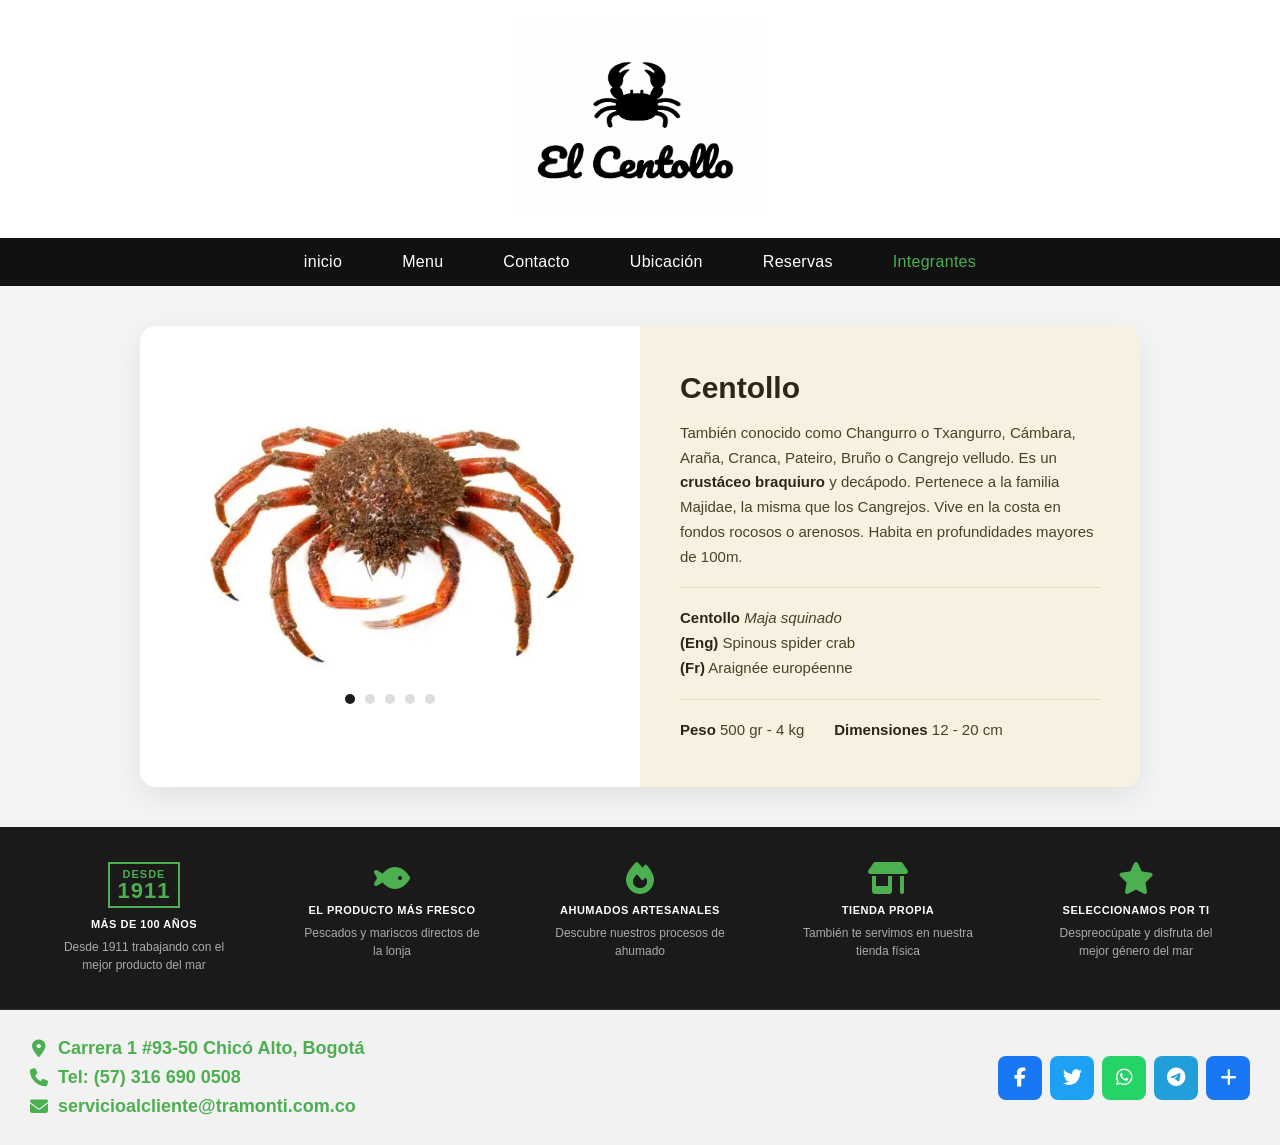
==== index.html @ 12e76684 "Add files via upload" ====
<!DOCTYPE html>
<html lang="es">
<head>
    <meta charset="UTF-8">
    <title>El Centollo</title>
    <link rel="stylesheet" href="https://cdnjs.cloudflare.com/ajax/libs/font-awesome/6.5.1/css/all.min.css">
    <link rel="stylesheet" href="styl.css">
</head>
<body>

    <header>
       <img src="img/logo.png" width="20%" >
        
    </header>

    <nav>
        <ul>
             <li><a href="index.html">inicio</a></li>
            <li><a href="menu.html">Menu</a></li>
            <li><a href="contacto.html">Contacto</a></li>
            <li><a href="ubicacion.html">Ubicación</a></li>
            <li><a href="reservas.html">Reservas</a></li>
            <li><a href="integrantes.html" style="color:#4caf50;">Integrantes</a></li>
        </ul>
    </nav>

    <div class="contenedor">

        <div class="slider">
            <div class="slider-img-wrap">
                <img id="imagen" src="img/centollo.jpg" alt="Centollo">
            </div>
            <div class="dots" id="dots"></div>
        </div>

        <div class="info">
            <h2 id="titulo">Centollo</h2>
            <p id="descripcion">
                También conocido como Changurro o Txangurro, Cámbara, Araña, Cranca, Pateiro, Bruño o Cangrejo velludo. Es un <strong>crustáceo braquiuro</strong> y decápodo. Pertenece a la familia Majidae, la misma que los Cangrejos. Vive en la costa en fondos rocosos o arenosos. Habita en profundidades mayores de 100m.
            </p>

            <hr>

            <p><strong id="nombreComun">Centollo</strong> <em id="nombreCientifico">Maja squinado</em></p>
            <p><strong>(Eng)</strong> <span id="nombreEng">Spinous spider crab</span></p>
            <p><strong>(Fr)</strong> <span id="nombreFr">Araignée européenne</span></p>

            <hr>

            <p class="fila-datos">
                <span><strong>Peso</strong> <span id="peso">500 gr - 4 kg</span></span>
                <span><strong>Dimensiones</strong> <span id="dimensiones">12 - 20 cm</span></span>
            </p>
        </div>

    </div>
<script>
const datos = [
{
    imagen:"img/centolio.jpg",
    titulo:"Centollo",
    descripcion:"También conocido como Changurro o Txangurro, Cámbara, Araña, Cranca, Pateiro, Bruño o Cangrejo velludo. Es un <strong>crustáceo braquiuro</strong> y decápodo. Pertenece a la familia Majidae, la misma que los Cangrejos. Vive en la costa en fondos rocosos o arenosos. Habita en profundidades mayores de 100m.",
    nombreComun:"Centollo",
    nombreCientifico:"Maja squinado",
    nombreEng:"Spinous spider crab",
    nombreFr:"Araignée européenne",
    peso:"500 gr - 4 kg",
    dimensiones:"12 - 20 cm"
},
{
    imagen:"img/langosta.jpg",
    titulo:"Langosta",
    descripcion:"También conocida como Langosta europea o Langosta roja. Es un <strong>crustáceo decápodo</strong> sin pinzas delanteras, reconocible por sus largas antenas y su caparazón espinoso. Pertenece a la familia Palinuridae. Vive en fondos rocosos de aguas templadas, escondida en cuevas y grietas.",
    nombreComun:"Langosta",
    nombreCientifico:"Palinurus elephas",
    nombreEng:"European spiny lobster",
    nombreFr:"Langouste rouge",
    peso:"1 - 6 kg",
    dimensiones:"20 - 60 cm"
},
{
    imagen:"img/camaron.jpg",
    titulo:"Camarón",
    descripcion:"También conocido como Gamba o Quisquilla. Es un <strong>crustáceo decápodo</strong> de cuerpo alargado y caparazón delgado y translúcido. Vive en ríos, estuarios y fondos marinos de poca profundidad. Es uno de los mariscos más consumidos del mundo por su versatilidad en la cocina.",
    nombreComun:"Camarón",
    nombreCientifico:"Litopenaeus vannamei",
    nombreEng:"Whiteleg shrimp",
    nombreFr:"Crevette blanche",
    peso:"10 - 50 gr",
    dimensiones:"5 - 20 cm"
},
{
    imagen:"img/pulpo.jpg",
    titulo:"Pulpo",
    descripcion:"También conocido como Pulpo común o Pulpo de roca. Es un <strong>molusco cefalópodo</strong> sin esqueleto interno, dotado de ocho tentáculos cubiertos de ventosas que utiliza para desplazarse, camuflarse y capturar alimento. Habita en fondos rocosos y arenosos de aguas costeras.",
    nombreComun:"Pulpo",
    nombreCientifico:"Octopus vulgaris",
    nombreEng:"Common octopus",
    nombreFr:"Poulpe commun",
    peso:"1 - 15 kg",
    dimensiones:"30 - 100 cm"
},
{
    imagen:"img/cangrejo.jpg",
    titulo:"Cangrejo Real",
    descripcion:"También conocido como King Crab o Cangrejo real rojo. Es un <strong>crustáceo decápodo</strong> de gran tamaño, con caparazón cubierto de espinas y patas extremadamente largas. Habita en aguas frías del norte del océano Pacífico, a gran profundidad.",
    nombreComun:"Cangrejo Real",
    nombreCientifico:"Paralithodes camtschaticus",
    nombreEng:"Red king crab",
    nombreFr:"Crabe royal",
    peso:"2 - 10 kg",
    dimensiones:"hasta 1,5 m"
}
];

let indice = 0;
let temporizador;

const elImagen = document.getElementById("imagen");
const elTitulo = document.getElementById("titulo");
const elDescripcion = document.getElementById("descripcion");
const elNombreComun = document.getElementById("nombreComun");
const elNombreCientifico = document.getElementById("nombreCientifico");
const elNombreEng = document.getElementById("nombreEng");
const elNombreFr = document.getElementById("nombreFr");
const elPeso = document.getElementById("peso");
const elDimensiones = document.getElementById("dimensiones");
const contenedorDots = document.getElementById("dots");

datos.forEach((item, i) => {
    const dot = document.createElement("button");
    dot.classList.add("dot");
    dot.setAttribute("aria-label", item.titulo);
    if(i === 0) dot.classList.add("active");
    dot.addEventListener("click", () => {
        mostrar(i);
        reiniciarAutoplay();
    });
    contenedorDots.appendChild(dot);
});

function mostrar(i){
    indice = i;
    const item = datos[indice];

    elImagen.style.opacity = 0;

    setTimeout(() => {
        elImagen.src = item.imagen;
        elImagen.alt = item.titulo;
        elTitulo.textContent = item.titulo;
        elDescripcion.innerHTML = item.descripcion;
        elNombreComun.textContent = item.nombreComun;
        elNombreCientifico.textContent = item.nombreCientifico;
        elNombreEng.textContent = item.nombreEng;
        elNombreFr.textContent = item.nombreFr;
        elPeso.textContent = item.peso;
        elDimensiones.textContent = item.dimensiones;
        elImagen.style.opacity = 1;
    }, 150);

    document.querySelectorAll(".dot").forEach((d, di) => {
        d.classList.toggle("active", di === indice);
    });
}

function siguiente(){
    let nuevo = indice + 1;
    if(nuevo >= datos.length) nuevo = 0;
    mostrar(nuevo);
}

function reiniciarAutoplay(){
    clearInterval(temporizador);
    temporizador = setInterval(siguiente, 4000);
}

reiniciarAutoplay();
</script>
    </main>
    
 
    <!-- FOOTER -->
    <footer class="main-footer">
        <div class="footer-features">
            <div class="feature-item">
                <div class="icon-placeholder">DESDE <span>1911</span></div>
                <h3>MÁS DE 100 AÑOS</h3>
                <p>Desde 1911 trabajando con el mejor producto del mar</p>
            </div>
            <div class="feature-item">
                <i class="fa-solid fa-fish feature-icon"></i>
                <h3>EL PRODUCTO MÁS FRESCO</h3>
                <p>Pescados y mariscos directos de la lonja</p>
            </div>
            <div class="feature-item">
                <i class="fa-solid fa-fire feature-icon"></i>
                <h3>AHUMADOS ARTESANALES</h3>
                <p>Descubre nuestros procesos de ahumado</p>
            </div>
            <div class="feature-item">
                <i class="fa-solid fa-shop feature-icon"></i>
                <h3>TIENDA PROPIA</h3>
                <p>También te servimos en nuestra tienda física</p>
            </div>
            <div class="feature-item">
                <i class="fa-solid fa-star feature-icon"></i>
                <h3>SELECCIONAMOS POR TI</h3>
                <p>Despreocúpate y disfruta del mejor género del mar</p>
            </div>
        </div>
        <div class="footer-info">
            <div class="contact-details">
                <p><i class="fa-solid fa-location-dot"></i> Carrera 1 #93-50 Chicó Alto, Bogotá</p>
                <p><i class="fa-solid fa-phone"></i> Tel: (57) 316 690 0508</p>
                <p><i class="fa-solid fa-envelope"></i> servicioalcliente@tramonti.com.co</p>
            </div>
            <div class="social-share">
                <a href="#" class="social-btn facebook"><i class="fa-brands fa-facebook-f"></i></a>
                <a href="#" class="social-btn twitter"><i class="fa-brands fa-twitter"></i></a>
                <a href="#" class="social-btn whatsapp"><i class="fa-brands fa-whatsapp"></i></a>
                <a href="#" class="social-btn telegram"><i class="fa-brands fa-telegram"></i></a>
                <a href="#" class="social-btn plus"><i class="fa-solid fa-plus"></i></a>
            </div>
        </div>
    </footer>

    <!-- MODAL INTEGRANTES -->
    <div class="modal-overlay" id="modalIntegrantes">
        <div class="modal-box">
            <button class="modal-close" onclick="document.getElementById('modalIntegrantes').classList.remove('active')">&times;</button>
            <h2><i class="fa-solid fa-users"></i> Integrantes</h2>
            <ul>
                <li><i class="fa-solid fa-user"></i> Nombre Apellido 1</li>
                <li><i class="fa-solid fa-user"></i> Nombre Apellido 2</li>
                <li><i class="fa-solid fa-user"></i> Nombre Apellido 3</li>
                <li><i class="fa-solid fa-user"></i> Nombre Apellido 4</li>
            </ul>
        </div>
    </div>
    <script>
    const btnIntegrantes = document.getElementById('btnIntegrantes');
    if(btnIntegrantes){
        btnIntegrantes.addEventListener('click', function(){
            document.getElementById('modalIntegrantes').classList.add('active');
        });
    }
    document.getElementById('modalIntegrantes').addEventListener('click', function(e){
        if(e.target === this) this.classList.remove('active');
    });
    </script>

</body>
</html>
---- styl.css ----
*{
    margin:0;
    padding:0;
    box-sizing:border-box;
}

body{
    font-family: Arial, sans-serif;
    background:#f4f4f4;
}

header{
    text-align:center;
    padding:18px;
    background:white;
    box-shadow:0 2px 8px rgba(0,0,0,0.06);
}

.logo{
    width:80px;
}

h1{
    font-size:40px;
    margin-top:10px;
}

nav{
    background:#111;
    position:sticky;
    top:0;
    z-index:500;
}

nav ul{
    list-style:none;
    display:flex;
    justify-content:center;
    flex-wrap:wrap;
}

nav ul li{
    padding:15px 30px;
}

nav ul li a{
    color:white;
    text-decoration:none;
    font-weight:500;
    letter-spacing:.3px;
    transition:color .2s ease;
}

nav ul li a:hover{
    color:#4caf50;
}

.contenedor{
    max-width:1000px;
    margin:40px auto;
    background:#fff;
    display:flex;
    border-radius:16px;
    overflow:hidden;
    box-shadow:0 10px 30px rgba(0,0,0,0.08);
}

.slider{
    flex:1;
    display:flex;
    flex-direction:column;
    align-items:center;
    justify-content:center;
    padding:40px;
    background:#fff;
    min-height:380px;
}

.slider-img-wrap{
    width:100%;
    height:260px;
    display:flex;
    align-items:center;
    justify-content:center;
}

.slider img{
    max-width:100%;
    max-height:260px;
    object-fit:contain;
    transition:opacity .4s ease;
}

.dots{
    display:flex;
    gap:10px;
    margin-top:24px;
}

.dot{
    width:10px;
    height:10px;
    border-radius:50%;
    background:#ddd;
    border:none;
    cursor:pointer;
    padding:0;
    transition:background .25s ease, transform .25s ease;
}

.dot:hover{
    transform:scale(1.2);
}

.dot.active{
    background:#1a1a1a;
}

.info{
    flex:1;
    background:#f7f1e1;
    padding:45px 40px;
    display:flex;
    flex-direction:column;
    justify-content:center;
}

.info h2{
    font-size:30px;
    color:#2c2616;
    margin-bottom:16px;
    font-weight:700;
}

.info p{
    margin-bottom:0;
    line-height:1.65;
    color:#4a4128;
    font-size:15px;
}

.info hr{
    border:none;
    border-top:1px solid #e2d8b8;
    margin:18px 0;
}

.info strong{
    color:#2c2616;
}

.info em{
    font-style:italic;
}

.fila-datos{
    display:flex;
    gap:30px;
    flex-wrap:wrap;
}

@media (max-width:768px){
    .contenedor{
        flex-direction:column;
        margin:20px;
    }
    .slider{
        padding:30px;
    }
}

/* ===== FOOTER ESTILOS TRAMONTI ===== */
.main-footer {
    background: #1a1a1a;
    color: #fff;
    padding: 0;
    margin-top: 20px;
}

.footer-features {
    display: flex;
    justify-content: space-around;
    align-items: flex-start;
    padding: 35px 30px;
    border-bottom: 1px solid #333;
    flex-wrap: wrap;
    gap: 20px;
}

.feature-item {
    text-align: center;
    flex: 1;
    min-width: 140px;
    max-width: 180px;
}

.feature-item .icon-placeholder {
    font-size: 11px;
    font-weight: bold;
    color: #4caf50;
    border: 2px solid #4caf50;
    display: inline-block;
    padding: 4px 8px;
    margin-bottom: 10px;
    letter-spacing: 1px;
}

.feature-item .icon-placeholder span {
    font-size: 22px;
    display: block;
    font-weight: bold;
    line-height: 1;
}

.feature-icon {
    font-size: 32px;
    color: #4caf50;
    margin-bottom: 10px;
    display: block;
}

.feature-item h3 {
    font-size: 11px;
    font-weight: bold;
    letter-spacing: 0.5px;
    margin-bottom: 8px;
    color: #fff;
    text-transform: uppercase;
}

.feature-item p {
    font-size: 12px;
    color: #aaa;
    line-height: 1.5;
}

.footer-info {
    display: flex;
    justify-content: space-between;
    align-items: center;
    padding: 28px 30px;
    flex-wrap: wrap;
    gap: 15px;
    background: #f2f2f2;
}

.contact-details {
    display: flex;
    flex-direction: column;
    gap: 8px;
}

.contact-details p {
    font-size: 18px;
    font-weight: 700;
    color: #4caf50;
    display: flex;
    align-items: center;
    gap: 10px;
}

.contact-details p i {
    color: #4caf50;
    width: 18px;
    font-size: 18px;
    text-align: center;
}

.social-share {
    display: flex;
    gap: 8px;
    align-items: center;
}

.social-btn {
    display: inline-flex;
    align-items: center;
    justify-content: center;
    width: 44px;
    height: 44px;
    border-radius: 8px;
    color: white;
    font-size: 19px;
    text-decoration: none;
    transition: opacity 0.2s, transform 0.2s;
}

.social-btn:hover {
    opacity: 0.85;
    transform: translateY(-2px);
}

.social-btn.facebook  { background: #1877f2; }
.social-btn.twitter   { background: #1da1f2; }
.social-btn.whatsapp  { background: #25d366; }
.social-btn.telegram  { background: #229ed9; }
.social-btn.plus      { background: #1877f2; }

/* ===== ESTILOS CONTACTO / MENÚ / PÁGINAS ===== */
.titulo {
    padding: 20px;
    font-size: 35px;
    text-align: center;
}

.caja-contacto {
    background: #f2ebd8;
    padding: 30px;
    text-align: center;
    margin-bottom: 30px;
}

.datos {
    display: flex;
    justify-content: space-around;
    margin-bottom: 40px;
    padding: 20px;
}

.menu { padding: 20px; }

.plato {
    display: flex;
    background: white;
    margin-bottom: 15px;
    border-radius: 10px;
    box-shadow: 0px 0px 5px gray;
    overflow: hidden;
}

.plato img {
    width: 180px;
    height: 120px;
    object-fit: cover;
}

.plato-info { padding: 15px; }

iframe {
    width: 100%;
    border: none;
}

/* ===== MODAL INTEGRANTES ===== */
.modal-overlay {
    display: none;
    position: fixed;
    top: 0; left: 0;
    width: 100%; height: 100%;
    background: rgba(0,0,0,0.7);
    z-index: 1000;
    justify-content: center;
    align-items: center;
}

.modal-overlay.active {
    display: flex;
}

.modal-box {
    background: #1a1a1a;
    border: 2px solid #4caf50;
    border-radius: 10px;
    padding: 35px 40px;
    max-width: 460px;
    width: 90%;
    color: white;
    position: relative;
    text-align: center;
}

.modal-box h2 {
    color: #4caf50;
    font-size: 22px;
    margin-bottom: 20px;
    text-transform: uppercase;
    letter-spacing: 1px;
}

.modal-box ul {
    list-style: none;
    padding: 0;
}

.modal-box ul li {
    padding: 10px 0;
    border-bottom: 1px solid #333;
    font-size: 15px;
    color: #ddd;
    display: flex;
    align-items: center;
    justify-content: center;
    gap: 8px;
}

.modal-box ul li:last-child {
    border-bottom: none;
}

.modal-box ul li i {
    color: #4caf50;
}

.modal-close {
    position: absolute;
    top: 12px; right: 16px;
    background: none;
    border: none;
    color: #aaa;
    font-size: 22px;
    cursor: pointer;
    line-height: 1;
}

.modal-close:hover { color: #fff; }

.btn-integrantes {
    background: #4caf50;
    color: white;
    border: none;
    padding: 0;
    cursor: pointer;
    font-size: inherit;
    font-family: inherit;
}

.btn-integrantes a,
nav ul li .btn-integrantes {
    color: white;
    text-decoration: none;
}
/* PRODUCTO DEL DIA */

.producto-dia{
    width:90%;
    max-width:1200px;
    margin:40px auto;
    background:white;
    display:flex;
    align-items:center;
    gap:30px;
    padding:25px;
    border-radius:15px;
    box-shadow:0 4px 15px rgba(0,0,0,.15);
}

.producto-dia-img img{
    width:350px;
    height:250px;
    object-fit:cover;
    border-radius:12px;
}

.producto-dia-info{
    flex:1;
}

.etiqueta{
    background:#e74c3c;
    color:white;
    padding:8px 15px;
    border-radius:20px;
    font-weight:bold;
}

.producto-dia-info h2{
    margin:15px 0;
    font-size:35px;
}

.producto-dia-info p{
    color:#555;
    line-height:1.6;
    margin-bottom:20px;
}

.precio-dia{
    margin-bottom:20px;
}

.precio-dia del{
    color:#999;
    font-size:20px;
}

.precio-dia span{
    color:#2ecc71;
    font-size:35px;
    font-weight:bold;
    margin-left:15px;
}

.btn-dia{
    background:#2ecc71;
    color:white;
    text-decoration:none;
    padding:12px 25px;
    border-radius:8px;
    font-weight:bold;
}

.btn-dia:hover{
    background:#27ae60;
}
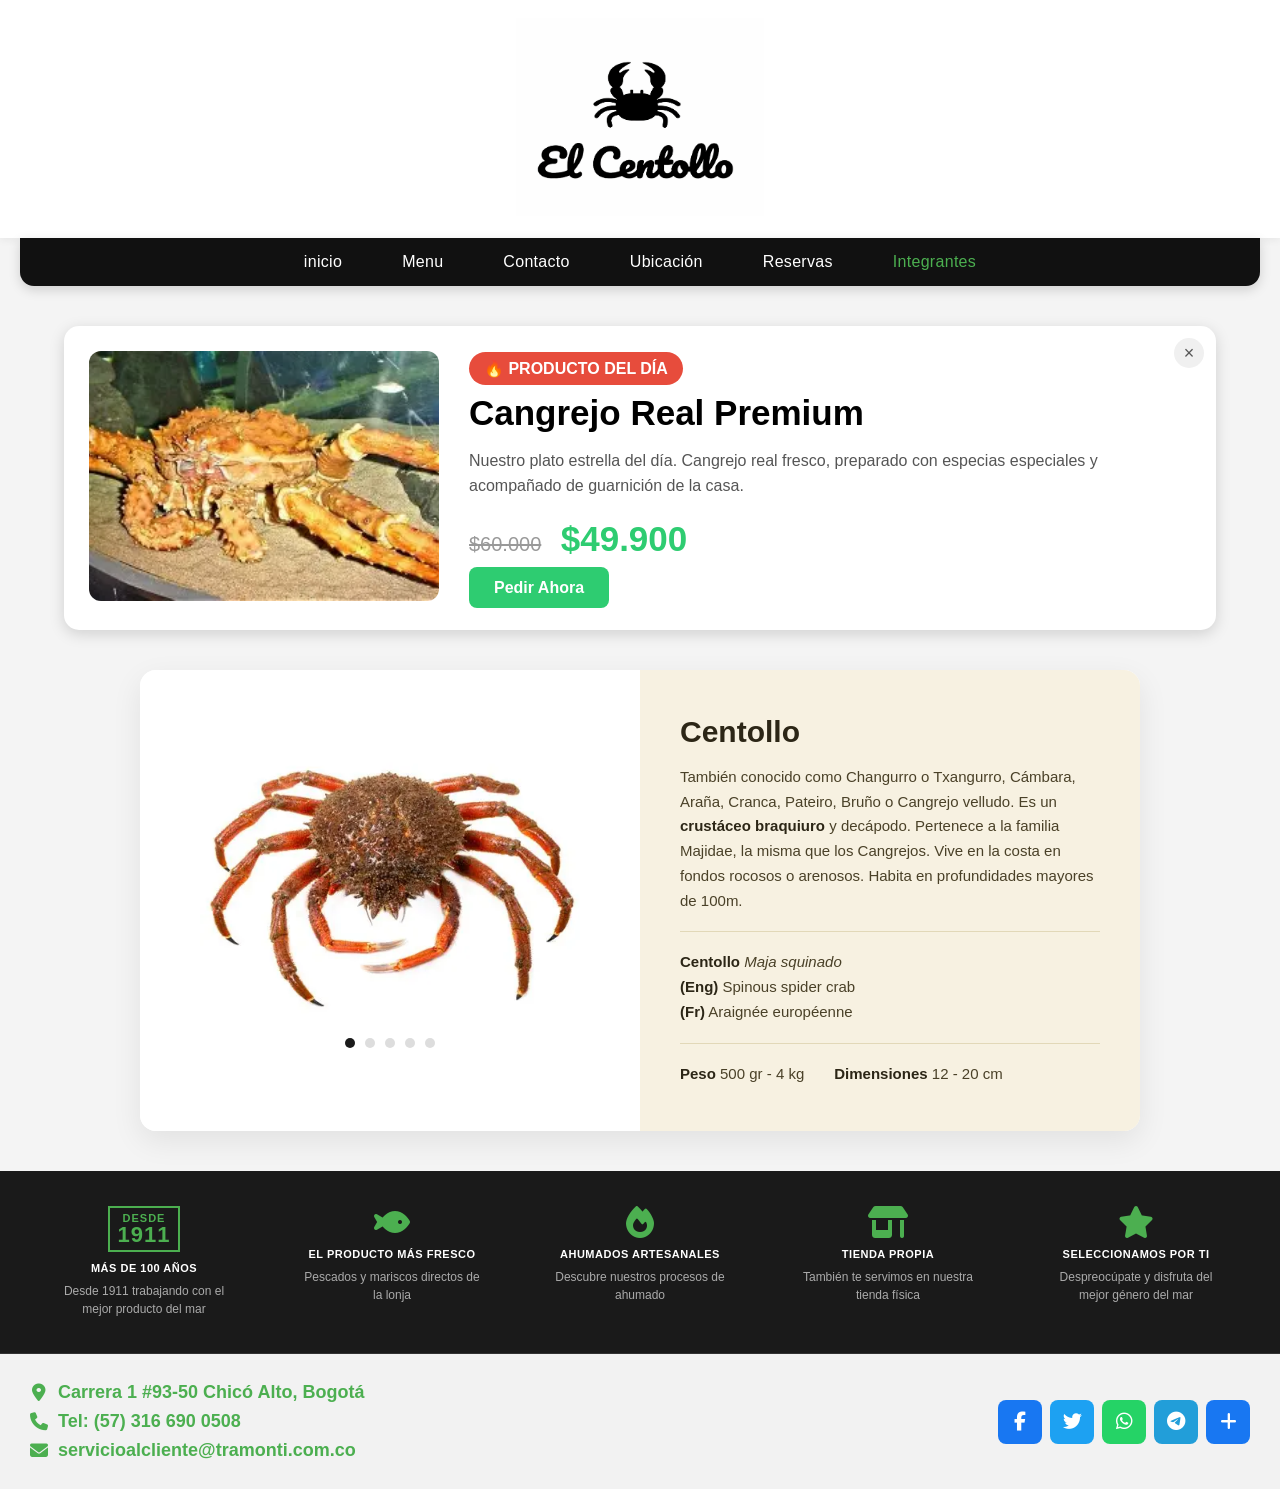
==== commit 389c48b8: "Add files via upload" ====
--- a/index.html
+++ b/index.html
@@ -24,11 +24,68 @@
         </ul>
     </nav>
 
+    <!-- ============================================================
+         PROMOCIÓN DEL DÍA
+         - Para que el CLIENTE la pueda cerrar: ya tiene un botón "×".
+         - Para QUITARLA del todo (tú, editando el código): baja hasta
+           el <script> que dice "mostrarPromo" y cámbialo a false.
+           No hace falta borrar nada de este bloque.
+    ============================================================= -->
+    <section class="producto-dia" id="promoDia">
+
+        <button class="btn-cerrar-promo" id="cerrarPromo" aria-label="Cerrar promoción" title="Cerrar">&times;</button>
+
+        <div class="producto-dia-img">
+            <img src="img/cangrejo.jpg" alt="Producto del Día">
+        </div>
+
+        <div class="producto-dia-info">
+            <span class="etiqueta">🔥 PRODUCTO DEL DÍA</span>
+
+            <h2>Cangrejo Real Premium</h2>
+
+            <p>
+                Nuestro plato estrella del día. Cangrejo real fresco,
+                preparado con especias especiales y acompañado de guarnición
+                de la casa.
+            </p>
+
+            <div class="precio-dia">
+                <del>$60.000</del>
+                <span>$49.900</span>
+            </div>
+
+            <a href="#" class="btn-dia">Pedir Ahora</a>
+        </div>
+
+    </section>
+    <script>
+        // Cambia esta línea a "false" si quieres desactivar la promo
+        // por completo (para todos los visitantes, sin botón de cierre).
+        const mostrarPromo = true;
+
+        const promoDia = document.getElementById('promoDia');
+
+        if (!mostrarPromo) {
+            promoDia.style.display = 'none';
+        } else {
+            // Si el visitante ya la cerró en esta sesión, no volver a mostrarla
+            if (sessionStorage.getItem('promoCerrada') === 'true') {
+                promoDia.style.display = 'none';
+            }
+            document.getElementById('cerrarPromo').addEventListener('click', () => {
+                promoDia.style.display = 'none';
+                sessionStorage.setItem('promoCerrada', 'true');
+            });
+        }
+    </script>
+    <!-- ===================== FIN PROMOCIÓN DEL DÍA ===================== -->
+
     <div class="contenedor">
 
         <div class="slider">
             <div class="slider-img-wrap">
-                <img id="imagen" src="img/centollo.jpg" alt="Centollo">
+                <img id="imagen" src="img/centolio.jpg" alt="Centollo">
             </div>
             <div class="dots" id="dots"></div>
         </div>
--- a/styl.css
+++ b/styl.css
@@ -30,6 +30,9 @@
     position:sticky;
     top:0;
     z-index:500;
+    margin:0 20px;
+    border-radius:0 0 14px 14px;
+    box-shadow:0 4px 12px rgba(0,0,0,.15);
 }
 
 nav ul{
@@ -37,6 +40,14 @@
     display:flex;
     justify-content:center;
     flex-wrap:wrap;
+    max-width:1200px;
+    margin:0 auto;
+}
+
+@media (max-width:600px){
+    nav{
+        margin:0 10px;
+    }
 }
 
 nav ul li{
@@ -432,6 +443,7 @@
 /* PRODUCTO DEL DIA */
 
 .producto-dia{
+    position:relative;
     width:90%;
     max-width:1200px;
     margin:40px auto;
@@ -442,6 +454,30 @@
     padding:25px;
     border-radius:15px;
     box-shadow:0 4px 15px rgba(0,0,0,.15);
+}
+
+.btn-cerrar-promo{
+    position:absolute;
+    top:12px;
+    right:12px;
+    width:30px;
+    height:30px;
+    border:none;
+    border-radius:50%;
+    background:#f0f0f0;
+    color:#555;
+    font-size:18px;
+    line-height:1;
+    cursor:pointer;
+    display:flex;
+    align-items:center;
+    justify-content:center;
+    transition:background .2s ease, color .2s ease;
+}
+
+.btn-cerrar-promo:hover{
+    background:#e74c3c;
+    color:white;
 }
 
 .producto-dia-img img{
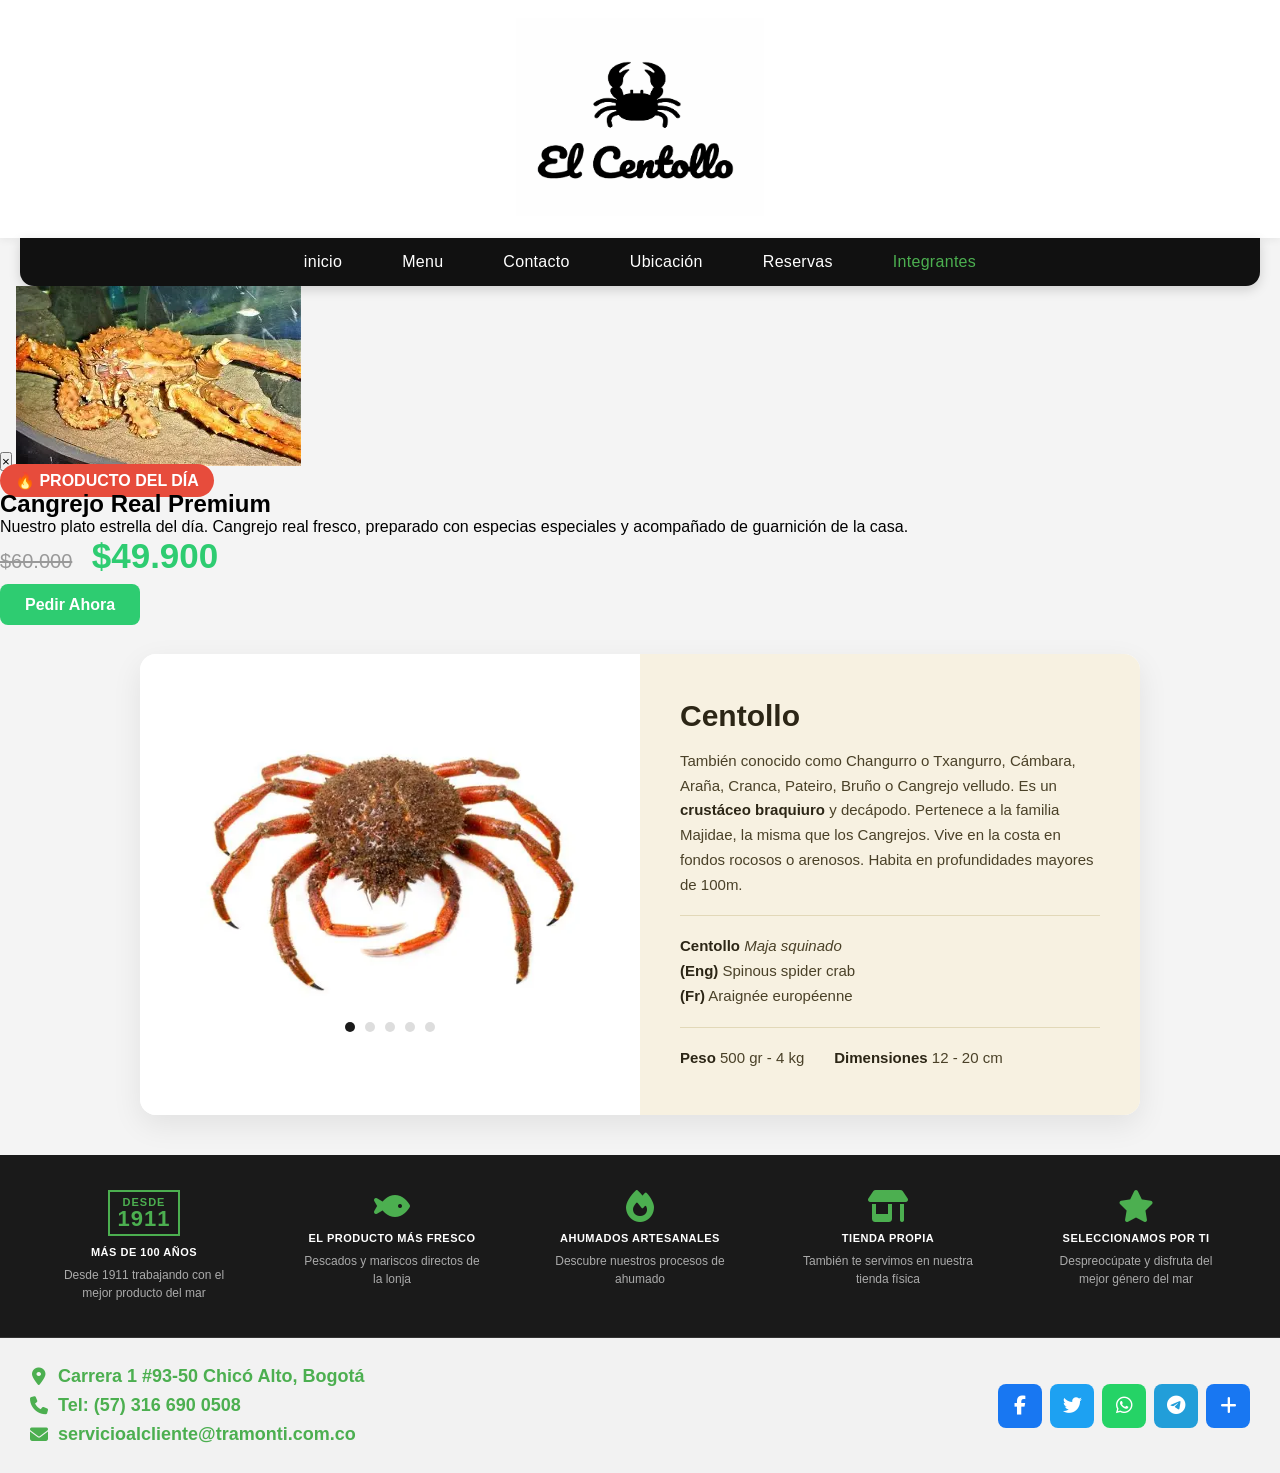
==== commit b2b5c237: "Add files via upload" ====
--- a/index.html
+++ b/index.html
@@ -24,22 +24,17 @@
         </ul>
     </nav>
 
-    <!-- ============================================================
-         PROMOCIÓN DEL DÍA
-         - Para que el CLIENTE la pueda cerrar: ya tiene un botón "×".
-         - Para QUITARLA del todo (tú, editando el código): baja hasta
-           el <script> que dice "mostrarPromo" y cámbialo a false.
-           No hace falta borrar nada de este bloque.
-    ============================================================= -->
-    <section class="producto-dia" id="promoDia">
-
-        <button class="btn-cerrar-promo" id="cerrarPromo" aria-label="Cerrar promoción" title="Cerrar">&times;</button>
-
-        <div class="producto-dia-img">
-            <img src="img/cangrejo.jpg" alt="Producto del Día">
-        </div>
-
-        <div class="producto-dia-info">
+   <!-- POPUP PRODUCTO DEL DÍA -->
+<div id="popupProducto" class="popup-overlay">
+
+    <div class="popup-producto">
+
+        <button class="cerrar-popup" onclick="cerrarPopup()">&times;</button>
+
+        <img src="img/cangrejo.jpg" alt="Producto del Día">
+
+        <div class="popup-info">
+
             <span class="etiqueta">🔥 PRODUCTO DEL DÍA</span>
 
             <h2>Cangrejo Real Premium</h2>
@@ -56,8 +51,12 @@
             </div>
 
             <a href="#" class="btn-dia">Pedir Ahora</a>
-        </div>
-
+
+        </div>
+
+    </div>
+
+</div>
     </section>
     <script>
         // Cambia esta línea a "false" si quieres desactivar la promo
